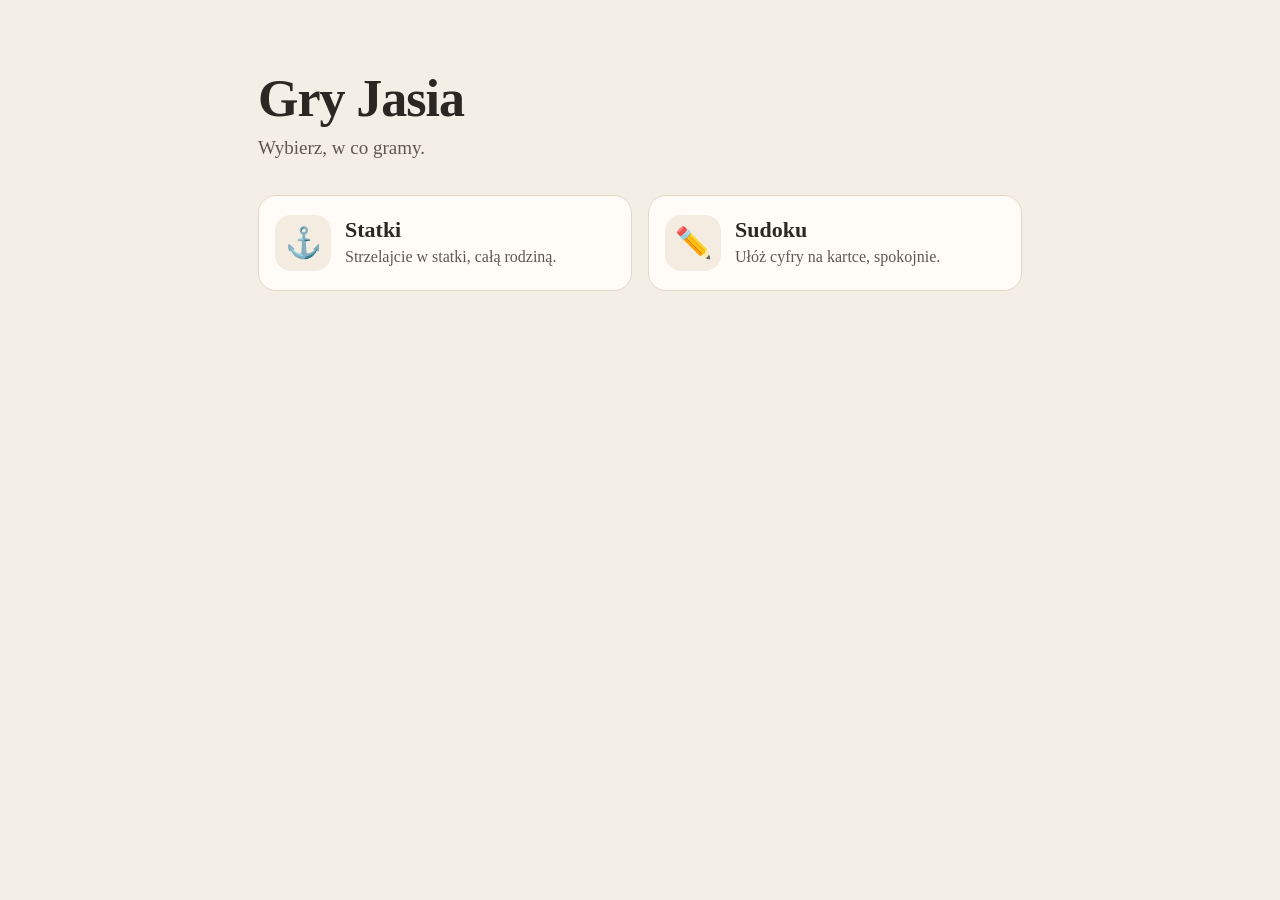
==== start/index.html @ f8ad9118 "Strona startowa z kafelkami do Statków i Sudoku. Lista gier jest w start/gry.js, jedna linia na grę." ====
<!DOCTYPE html>
<html lang="pl">
<head>
  <meta charset="UTF-8">
  <meta name="viewport" content="width=device-width, initial-scale=1, viewport-fit=cover">
  <meta name="theme-color" content="#f3efe6">
  <title>Gry Jasia</title>
  <link rel="icon" href="ikona.svg" type="image/svg+xml">
  <link rel="stylesheet" href="style.css">
</head>
<body>
  <main>
    <header>
      <h1>Gry Jasia</h1>
      <p>Wybierz, w co gramy.</p>
    </header>
    <ul id="siatka" aria-label="Gry"></ul>
  </main>
  <script src="gry.js"></script>
  <script src="strona.js"></script>
</body>
</html>
---- start/style.css ----
/* Jasna, spokojna strona z kafelkami. Działa na telefonie i na komputerze. */

:root {
  --papier: #f3efe6;
  --kartka: #fffcf7;
  --atrament: #2b2824;
  --cicho: #5f584f;
  --linia: #e4d9c8;
  --kreska: #c4b49a;
  --kolko: #f4ece0;
}

* {
  box-sizing: border-box;
}

html,
body {
  margin: 0;
  background: var(--papier);
  color: var(--atrament);
  font-family: "Iowan Old Style", Palatino, Georgia, "Times New Roman", serif;
  -webkit-tap-highlight-color: transparent;
}

body {
  min-height: 100vh;
  min-height: 100dvh;
}

main {
  width: min(800px, 100%);
  margin: 0 auto;
  padding:
    calc(36px + env(safe-area-inset-top))
    calc(18px + env(safe-area-inset-right))
    calc(40px + env(safe-area-inset-bottom))
    calc(18px + env(safe-area-inset-left));
}

header h1 {
  margin: 0;
  font-size: clamp(36px, 8vw, 52px);
  font-weight: 600;
  letter-spacing: -0.02em;
  line-height: 1.05;
}

header p {
  margin: 10px 0 0;
  color: var(--cicho);
  font-size: 19px;
}

#siatka {
  display: grid;
  grid-template-columns: 1fr;
  gap: 12px;
  margin: 28px 0 0;
  padding: 0;
  list-style: none;
}

.kafelek {
  display: flex;
  align-items: center;
  gap: 14px;
  min-height: 96px;
  padding: 16px;
  text-decoration: none;
  color: inherit;
  background: var(--kartka);
  border: 1px solid var(--linia);
  border-radius: 18px;
  touch-action: manipulation;
}

.kafelek:hover {
  border-color: var(--kreska);
}

.kafelek:active {
  background: #f7f1e6;
}

.kafelek:focus-visible {
  outline: 3px solid #8d6b3a;
  outline-offset: 3px;
}

.ikona {
  display: grid;
  place-items: center;
  flex: 0 0 auto;
  width: 56px;
  height: 56px;
  font-size: 30px;
  line-height: 1;
  background: var(--kolko);
  border-radius: 16px;
}

.tekst {
  display: flex;
  flex-direction: column;
  gap: 3px;
  min-width: 0;
}

.nazwa {
  font-size: 22px;
  font-weight: 600;
  line-height: 1.2;
}

.opis {
  font-size: 16px;
  line-height: 1.35;
  color: var(--cicho);
}

.pusto {
  margin: 0;
  color: var(--cicho);
  font-size: 18px;
}

@media (min-width: 720px) {
  main {
    padding-top: calc(72px + env(safe-area-inset-top));
  }

  #siatka {
    grid-template-columns: 1fr 1fr;
    gap: 16px;
    margin-top: 36px;
  }
}

@media (prefers-reduced-motion: reduce) {
  .kafelek:active {
    background: var(--kartka);
  }
}
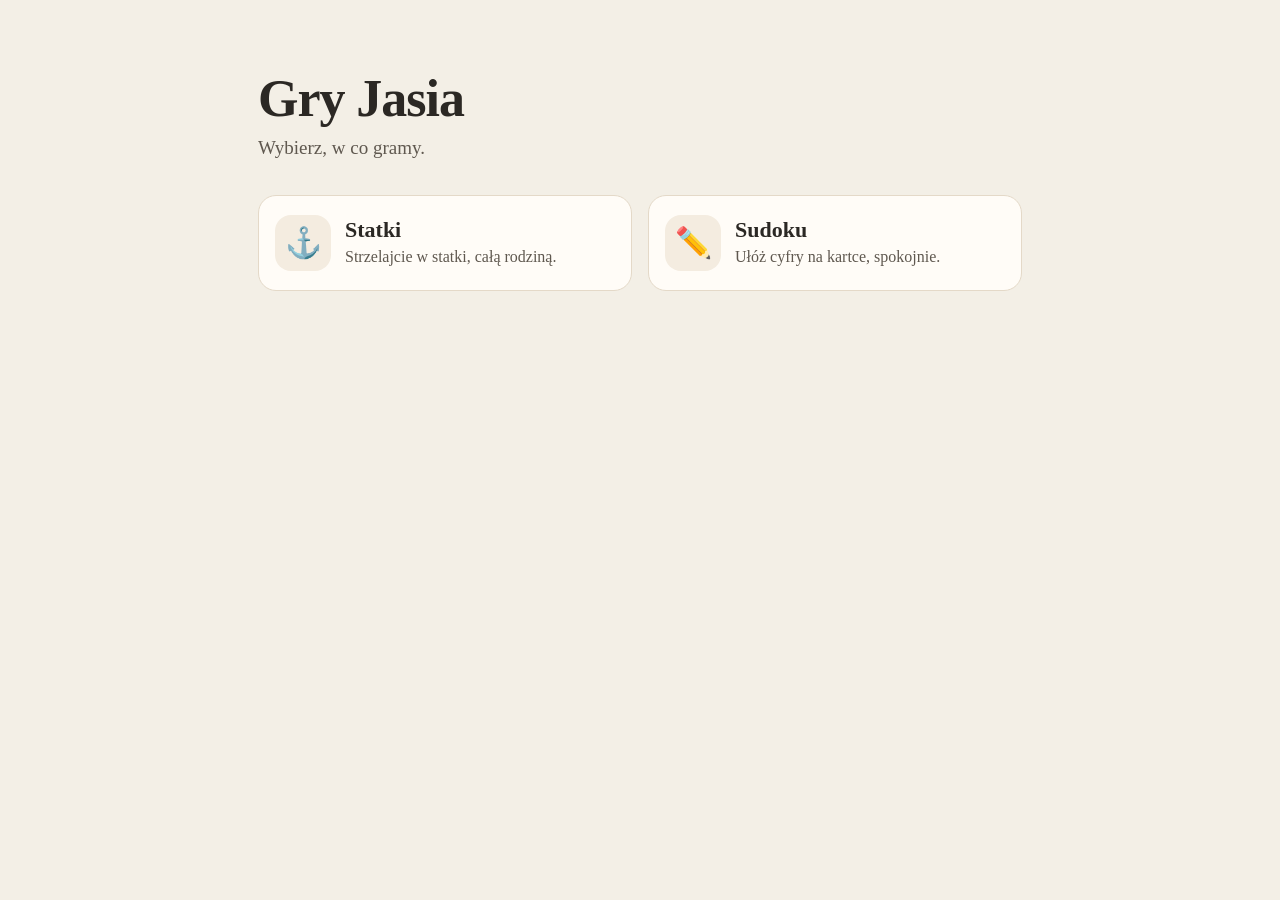
==== commit bb4ec3d2: "Strona startowa i sudoku biorą porty z mise.local.toml. Liczby z routera nie są już w plikach, które" ====
--- a/start/index.html
+++ b/start/index.html
@@ -17,6 +17,7 @@
     <ul id="siatka" aria-label="Gry"></ul>
   </main>
   <script src="gry.js"></script>
+  <script src="porty.js"></script>
   <script src="strona.js"></script>
 </body>
 </html>
